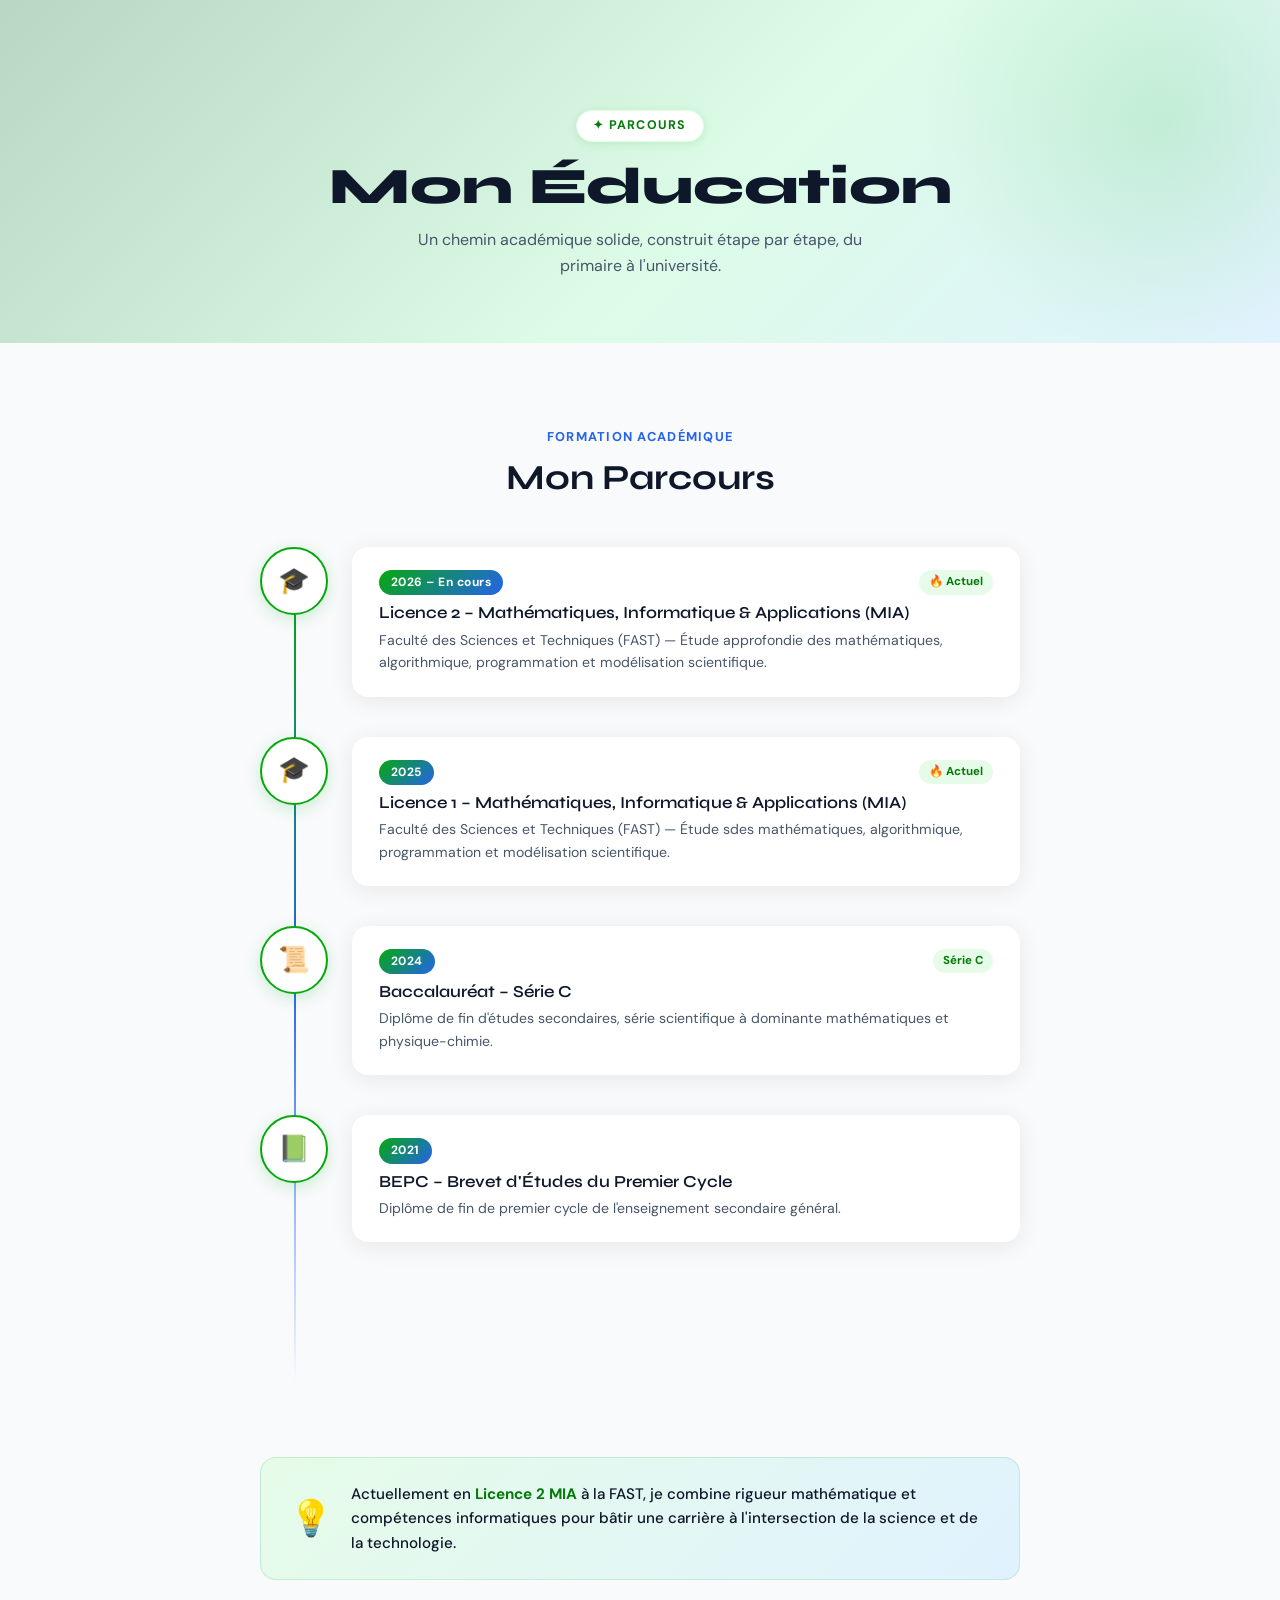
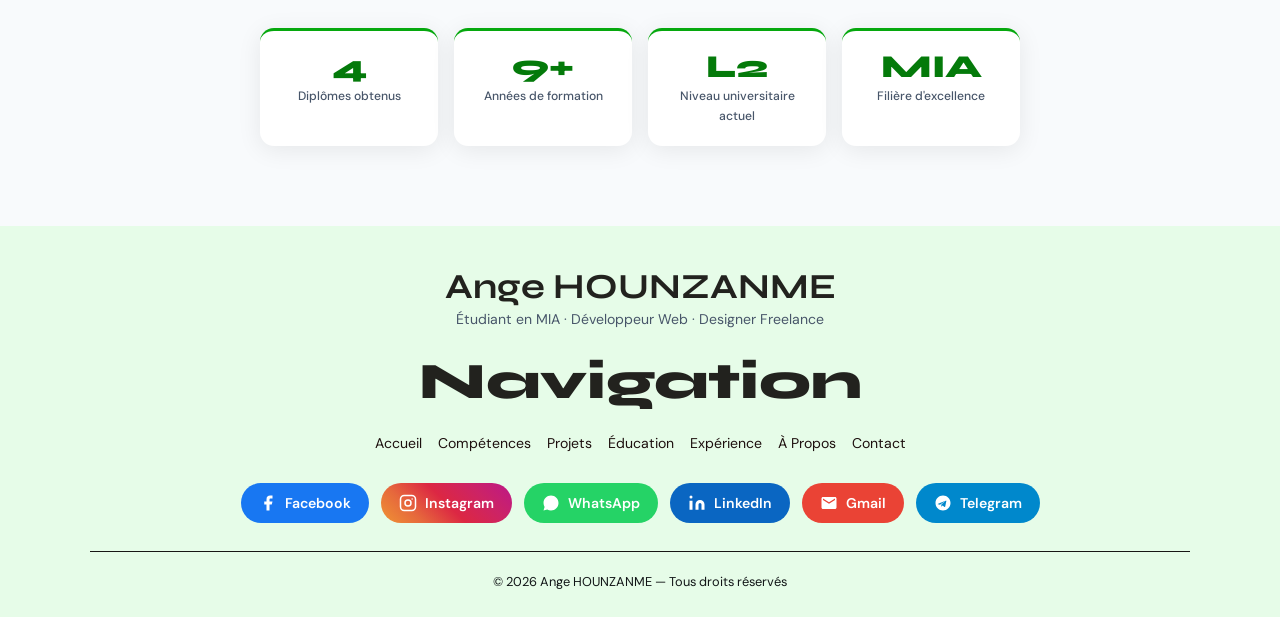
==== education.html @ c4688d1e "Add files via upload" ====
<!DOCTYPE html>
<html lang="fr">
<head>
    <meta charset="UTF-8">
    <meta name="viewport" content="width=device-width, initial-scale=1.0">
    <title>Éducation – Ange HOUNZANME</title>
    <link rel="stylesheet" href="style.css">
    <link href="https://fonts.googleapis.com/css2?family=Syne:wght@400;700;800&family=DM+Sans:wght@400;500;600&display=swap" rel="stylesheet">
</head>
<body>

    <div class="page-hero">
        <div class="page-hero-tag">✦ Parcours</div>
        <h1>Mon Éducation</h1>
        <p>Un chemin académique solide, construit étape par étape, du primaire à l'université.</p>
    </div>
    <section class="edu-section">
        <div class="container">
            <div class="section-header">
                <span class="section-tag">Formation Académique</span>
                <h2>Mon Parcours</h2>
            </div>

            <div class="timeline-enhanced">
                
                <div class="timeline-item-enhanced">
                    <div class="timeline-dot-enhanced">🎓</div>
                    <div class="timeline-card">
                        <div class="tcard-top">
                            <span class="tcard-date">2026 – En cours</span>
                            <span class="tcard-badge">🔥 Actuel</span>
                        </div>
                        <h3>Licence 2 – Mathématiques, Informatique & Applications (MIA)</h3>
                        <p>Faculté des Sciences et Techniques (FAST) — Étude approfondie des mathématiques, algorithmique, programmation et modélisation scientifique.</p>
                    </div>
                </div>


                <div class="timeline-item-enhanced">
                    <div class="timeline-dot-enhanced">🎓</div>
                    <div class="timeline-card">
                        <div class="tcard-top">
                            <span class="tcard-date">2025</span>
                            <span class="tcard-badge">🔥 Actuel</span>
                        </div>
                        <h3>Licence 1 – Mathématiques, Informatique & Applications (MIA)</h3>
                        <p>Faculté des Sciences et Techniques (FAST) — Étude sdes mathématiques, algorithmique, programmation et modélisation scientifique.</p>
                    </div>
                </div>

                <div class="timeline-item-enhanced">
                    <div class="timeline-dot-enhanced">📜</div>
                    <div class="timeline-card">
                        <div class="tcard-top">
                            <span class="tcard-date">2024</span>
                            <span class="tcard-badge">Série C</span>
                        </div>
                        <h3>Baccalauréat – Série C</h3>
                        <p>Diplôme de fin d'études secondaires, série scientifique à dominante mathématiques et physique-chimie.</p>
                    </div>
                </div>

                <div class="timeline-item-enhanced">
                    <div class="timeline-dot-enhanced">📗</div>
                    <div class="timeline-card">
                        <div class="tcard-top">
                            <span class="tcard-date">2021</span>
                        </div>
                        <h3>BEPC – Brevet d'Études du Premier Cycle</h3>
                        <p>Diplôme de fin de premier cycle de l'enseignement secondaire général.</p>
                    </div>
                </div>

                <div class="timeline-item-enhanced">
                    <div class="timeline-dot-enhanced">📕</div>
                    <div class="timeline-card">
                        <div class="tcard-top">
                            <span class="tcard-date">2017</span>
                        </div>
                        <h3>CEP – Certificat d'Études Primaires</h3>
                        <p>Diplôme sanctionnant la fin du cycle primaire de l'enseignement général.</p>
                    </div>
                </div>

            </div>

            <div class="edu-highlight" style="margin-top: 48px;">
                <div class="edu-highlight-icon">💡</div>
                <p>Actuellement en <strong>Licence 2 MIA</strong> à la FAST, je combine rigueur mathématique et compétences informatiques pour bâtir une carrière à l'intersection de la science et de la technologie.</p>
            </div>

            <div class="edu-stats">
                <div class="edu-stat">
                    <div class="edu-stat-num">4</div>
                    <div class="edu-stat-label">Diplômes obtenus</div>
                </div>
                <div class="edu-stat">
                    <div class="edu-stat-num">9+</div>
                    <div class="edu-stat-label">Années de formation</div>
                </div>
                <div class="edu-stat">
                    <div class="edu-stat-num">L2</div>
                    <div class="edu-stat-label">Niveau universitaire actuel</div>
                </div>
                <div class="edu-stat">
                    <div class="edu-stat-num">MIA</div>
                    <div class="edu-stat-label">Filière d'excellence</div>
                </div>
            </div>

        </div>
    </section>

<footer>
    <div class="footer-content">
        <div class="footer-brand">
            <h2>Ange HOUNZANME</h2>
            <p>Étudiant en MIA · Développeur Web · Designer Freelance</p>
        </div>
        <h1>Navigation</h1>
        <nav class="footer-nav">
            <a href="index.html">Accueil</a>
            <a href="skills.html">Compétences</a>
            <a href="projets.html">Projets</a>
            <a href="education.html">Éducation</a>
            <a href="experience.html">Expérience</a>
            <a href="apropos.html">À Propos</a>
            <a href="contact.html">Contact</a>
        </nav>
        <div class="footer-social">
            <a href="https://facebook.com/TONPROFIL" target="_blank" class="social-btn facebook" title="Facebook">
                <svg viewBox="0 0 24 24" fill="currentColor"><path d="M18 2h-3a5 5 0 0 0-5 5v3H7v4h3v8h4v-8h3l1-4h-4V7a1 1 0 0 1 1-1h3z"/></svg>
                <span>Facebook</span>
            </a>
            <a href="https://instagram.com/TONPROFIL" target="_blank" class="social-btn instagram" title="Instagram">
                <svg viewBox="0 0 24 24" fill="none" stroke="currentColor" stroke-width="2"><rect x="2" y="2" width="20" height="20" rx="5" ry="5"/><circle cx="12" cy="12" r="4"/><circle cx="17.5" cy="6.5" r="1" fill="currentColor" stroke="none"/></svg>
                <span>Instagram</span>
            </a>
            <a href="https://wa.me/2290157300414" target="_blank" class="social-btn whatsapp" title="WhatsApp">
                <svg viewBox="0 0 24 24" fill="currentColor"><path d="M17.472 14.382c-.297-.149-1.758-.867-2.03-.967-.273-.099-.471-.148-.67.15-.197.297-.767.966-.94 1.164-.173.199-.347.223-.644.075-.297-.15-1.255-.463-2.39-1.475-.883-.788-1.48-1.761-1.653-2.059-.173-.297-.018-.458.13-.606.134-.133.298-.347.446-.52.149-.174.198-.298.298-.497.099-.198.05-.371-.025-.52-.075-.149-.669-1.612-.916-2.207-.242-.579-.487-.5-.669-.51-.173-.008-.371-.01-.57-.01-.198 0-.52.074-.792.372-.272.297-1.04 1.016-1.04 2.479 0 1.462 1.065 2.875 1.213 3.074.149.198 2.096 3.2 5.077 4.487.709.306 1.262.489 1.694.625.712.227 1.36.195 1.871.118.571-.085 1.758-.719 2.006-1.413.248-.694.248-1.289.173-1.413-.074-.124-.272-.198-.57-.347zM12 2C6.477 2 2 6.477 2 12c0 1.89.525 3.66 1.438 5.168L2 22l4.985-1.41A9.956 9.956 0 0 0 12 22c5.523 0 10-4.477 10-10S17.523 2 12 2z"/></svg>
                <span>WhatsApp</span>
            </a>
            <a href="https://linkedin.com/in/TONPROFIL" target="_blank" class="social-btn linkedin" title="LinkedIn">
                <svg viewBox="0 0 24 24" fill="currentColor"><path d="M16 8a6 6 0 0 1 6 6v7h-4v-7a2 2 0 0 0-2-2 2 2 0 0 0-2 2v7h-4v-7a6 6 0 0 1 6-6z"/><rect x="2" y="9" width="4" height="12"/><circle cx="4" cy="4" r="2"/></svg>
                <span>LinkedIn</span>
            </a>
            <a href="mailto:angehounzanme@gmail.com" class="social-btn gmail" title="Gmail">
                <svg viewBox="0 0 24 24" fill="currentColor"><path d="M20 4H4c-1.1 0-2 .9-2 2v12c0 1.1.9 2 2 2h16c1.1 0 2-.9 2-2V6c0-1.1-.9-2-2-2zm0 4-8 5-8-5V6l8 5 8-5v2z"/></svg>
                <span>Gmail</span>
            </a>
            <a href="https://t.me/@ange12300" target="_blank" class="social-btn telegram" title="Telegram">
                <svg viewBox="0 0 24 24" fill="currentColor"><path d="M12 2C6.48 2 2 6.48 2 12s4.48 10 10 10 10-4.48 10-10S17.52 2 12 2zm4.64 6.8-1.7 8.02c-.12.55-.46.68-.93.42l-2.58-1.9-1.24 1.2c-.14.14-.26.26-.53.26l.19-2.66 4.84-4.37c.21-.19-.05-.29-.32-.1L7.9 14.49l-2.53-.79c-.55-.17-.56-.55.12-.82l9.89-3.81c.46-.17.86.11.26.73z"/></svg>
                <span>Telegram</span>
            </a>
        </div>
        <p class="footer-copy">© 2026 Ange HOUNZANME — Tous droits réservés</p>
    </div>
</footer>
</body>
</html>
---- style.css ----
:root {
    --green:      #06a80e;
    --green-dark: #047a0a;
    --green-light:#e6fce8;
    --ink:        #0f172a;
    --ink-soft:   #475569;
    --white:      #ffffff;
    --off-white:  #f8fafc;
    --alt-bg:     #f0fdf4;
    --border:     #e2e8f0;
    --accent:     #2563eb;
    --radius:     12px;
    --shadow:     0 4px 24px rgba(0,0,0,0.08);
    --shadow-lg:  0 12px 40px rgba(0,0,0,0.14);
    --font-head:  'Syne', sans-serif;
    --font-body:  'DM Sans', sans-serif;
}

*, *::before, *::after { box-sizing: border-box; margin: 0; padding: 0; }

html { scroll-behavior: smooth; }

body {
    font-family: var(--font-body);
    background: var(--off-white);
    color: var(--ink);
    line-height: 1.6;
    overflow-x: hidden;
}

h1, h2, h3 { font-family: var(--font-head); line-height: 1.2; }
h1 { font-size: clamp(2rem, 6vw, 3.2rem); font-weight: 800; }
h2 { font-size: clamp(1.5rem, 4vw, 2.2rem); font-weight: 700; }
h3 { font-size: 1.1rem; font-weight: 600; }
p  { color: var(--ink-soft); font-size: 1rem; }

a { text-decoration: none; color: inherit; }

img { max-width: 100%; display: block; }

.container {
    width: 92%;
    max-width: 1100px;
    margin: 0 auto;
    padding: 0 8px;
}

.navbar {
    position: fixed;
    top: 0; left: 0; right: 0;
    z-index: 1000;
    background: var(--green);
    display: flex;
    align-items: center;
    justify-content: space-between;
    padding: 14px 20px;
    transition: background 0.3s, box-shadow 0.3s;
}
.navbar.scrolled {
    background: var(--green-dark);
    box-shadow: 0 2px 16px rgba(1, 94, 17, 0.664);
}

.logo {
    font-family: var(--font-head);
    font-size: 1.8rem;
    font-weight: 2000;
    color: var(--white);
    background: rgba(190, 183, 183, 0.507);
    padding: 4px 12px;
    border-radius: 6px;
}
.nav-links {
    list-style: none;
    display: flex;
    gap: 6px;
    align-items: center;
}
.nav-links li a {
    color: var(--shadow-lg);
    font-size: 0.9rem;
    font-weight: 500;
    padding: 6px 12px;
    border-radius: 6px;
    transition: background 0.2s;
}
.nav-links li a:hover {
    background: rgba(3, 13, 156, 0.2);
}

.menu-toggle {
    display: none;
    flex-direction: column;
    justify-content: center;
    gap: 5px;
    cursor: pointer;
    padding: 6px;
    margin-left: auto;
}
.menu-toggle span {
    display: block;
    width: 26px;
    height: 2.5px;
    background: var(--white);
    border-radius: 2px;
    transition: transform 0.3s, opacity 0.3s;
}
 
.menu-toggle.open span:nth-child(1) { transform: translateY(7.5px) rotate(45deg); }
.menu-toggle.open span:nth-child(2) { opacity: 0; }
.menu-toggle.open span:nth-child(3) { transform: translateY(-7.5px) rotate(-45deg); }

@media (max-width: 768px) {
    .menu-toggle { display: block; }

    .nav-links {
        display: none;
        flex-direction: column;
        align-items: stretch;
        position: absolute;
        top: 100%;
        left: 0; right: 0;
        background: var(--off-white);
        padding: 16px 20px 20px;
        gap: 4px;
        box-shadow: 0 8px 20px rgba(23, 14, 107, 0.15);
    }
    .nav-links.active { display: flex; }
    .nav-links li a {
        display: block;
        padding: 10px 14px;
        font-size: 1rem;
    }
}

.hero {
    min-height: 100vh;
    padding: 100px 0 60px;
    background: linear-gradient(135deg, #b8d6c1 0%, #dcfce7 50%, #e0f2fe 100%);
    position: relative;
    overflow: hidden;
    display: flex;
    flex-direction: column;
    justify-content: center;
}

.hero-bg-shape {
    position: absolute;
    top: -100px; right: -100px;
    width: 500px; height: 500px;
    background: radial-gradient(circle, rgba(35, 133, 51, 0.12) 0%, transparent 70%);
    border-radius: 50%;
    pointer-events: none;
}

.hero-content {
    display: flex;
    flex-direction: column;
    align-items: center;
    gap: 32px;
    width: 92%;
    max-width: 1100px;
    margin: 0 auto;
    text-align: center;
}

.hero-photo {
    position: relative;
    width: 400px; height: 600px;
    flex-shrink: 0;
}
.hero-photo img {
    width: 100%; height: 100%;
    object-fit: cover;
    
    box-shadow: var(--shadow-lg);
}
.photo-placeholder {
    display: none;
    width: 100%; height: 100%;
    background: var(--green);
    color: var(--white);
    border-radius: 50%;
    font-family: var(--font-head);
    font-size: 2.5rem;
    font-weight: 800;
    align-items: center;
    justify-content: center;
    border: 4px solid var(--white);
    box-shadow: var(--shadow-lg);
}
.hero-photo.no-photo .photo-placeholder { display: flex; }
.hero-photo.no-photo img { display: none !important; }

.hero-tag {
    display: inline-block;
    background: var(--green-light);
    color: var(--green-dark);
    font-size: 0.85rem;
    font-weight: 600;
    padding: 5px 14px;
    border-radius: 20px;
    margin-bottom: 8px;
    letter-spacing: 0.03em;
}
.hero-text h1 { color: var(--ink); }
.hero-text h1 .accent { color: var(--green-dark); }
.hero-text h2 {
    font-size: clamp(1rem, 3.5vw, 1.3rem);
    font-weight: 500;
    color: var(--ink-soft);
    margin: 8px 0 16px;
}
.hero-text h2 mark {
    background: linear-gradient(135deg, #bda938, #86efac);
    padding: 2px 8px;
    border-radius: 4px;
    color: var(--ink);
}
.hero-text p { max-width: 600px; margin: 0 auto 24px; }

.hero-btns { display: flex; gap: 12px; flex-wrap: wrap; justify-content: center; }

.tech-strip {
    display: flex;
    flex-wrap: wrap;
    justify-content: center;
    gap: 10px;
    width: 92%;
    max-width: 800px;
    margin: 40px auto 0;
}
.tech-strip span {
    background: var(--white);
    color: var(--green-dark);
    border: 1.5px solid var(--green);
    padding: 6px 16px;
    border-radius: 20px;
    font-size: 0.85rem;
    font-weight: 600;
    box-shadow: 0 2px 8px rgba(6,168,14,0.1);
}

.btn {
    display: inline-block;
    padding: 11px 24px;
    border-radius: 8px;
    font-family: var(--font-body);
    font-size: 0.95rem;
    font-weight: 600;
    cursor: pointer;
    transition: transform 0.2s, box-shadow 0.2s, background 0.2s;
    border: 2px solid transparent;
}
.btn:hover { transform: translateY(-2px); box-shadow: 0 6px 20px rgba(0,0,0,0.12); }
.btn-primary { background: var(--green); color: var(--white); border-color: var(--green); }
.btn-primary:hover { background: var(--green-dark); border-color: var(--green-dark); }
.btn-outline { background: transparent; color: var(--green-dark); border-color: var(--green); }
.btn-outline:hover { background: var(--green); color: var(--white); }
.btn-sm { padding: 8px 18px; font-size: 0.85rem; }
.btn-full { width: 100%; text-align: center; }


.section { padding: 72px 0; }
.section-alt { background: var(--alt-bg); }

.section-header {
    text-align: center;
    margin-bottom: 48px;
}
.section-tag {
    display: inline-block;
    font-size: 0.8rem;
    font-weight: 700;
    color: var(--accent);
    text-transform: uppercase;
    letter-spacing: 0.1em;
    margin-bottom: 10px;
}
.section-header h2 { color: var(--ink); }


.skills-grid {
    display: grid;
    grid-template-columns: repeat(auto-fit, minmax(280px, 1fr));
    gap: 24px;
}
.skill-card {
    background: var(--white);
    border-radius: var(--radius);
    padding: 28px 24px;
    box-shadow: var(--shadow);
    transition: transform 0.3s, box-shadow 0.3s;
    opacity: 1;
    transform: translateY(20px);
}
.skill-card.visible { opacity: 1; transform: translateY(0); transition: opacity 0.5s, transform 0.5s; }
.skill-card:hover { transform: translateY(-6px); box-shadow: var(--shadow-lg); }

.skill-icon { font-size: 2.2rem; margin-bottom: 12px; }
.skill-card h3 { margin-bottom: 16px; color: var(--ink); }
.skill-card ul { list-style: none; }
.skill-card ul li {
    padding: 7px 0;
    color: var(--ink-soft);
    font-size: 0.95rem;
    border-bottom: 1px solid var(--border);
    display: flex;
    align-items: center;
    gap: 8px;
}
.skill-card ul li:last-child { border-bottom: none; }
.bullet { color: var(--green); font-size: 0.8rem; }


.projects-grid {
    display: grid;
    grid-template-columns: repeat(auto-fit, minmax(300px, 1fr));
    gap: 24px;
}
.project-card {
    background: var(--white);
    border-radius: var(--radius);
    overflow: hidden;
    box-shadow: var(--shadow);
    transition: transform 0.3s, box-shadow 0.3s;
    opacity: 1;
    transform: translateY(20px);
}
.project-card.visible { opacity: 1; transform: translateY(0); transition: opacity 0.5s, transform 0.5s; }
.project-card:hover { transform: translateY(-6px); box-shadow: var(--shadow-lg); }

.project-img {
    position: relative;
    height: 200px;
    background: linear-gradient(135deg, #bbf7d0, #86efac);
    display: flex;
    align-items: center;
    justify-content: center;
    overflow: hidden;
}
.project-img img { width: 100%; height: 100%; object-fit: cover; }
.project-img-placeholder { font-size: 4rem; }

.project-info { padding: 20px; }
.project-info h3 { margin-bottom: 8px; }
.project-info p { font-size: 0.9rem; margin-bottom: 16px; }
.project-tags { display: flex; flex-wrap: wrap; gap: 6px; margin-bottom: 16px; }
.project-tags span {
    background: var(--green-light);
    color: var(--green-dark);
    font-size: 0.75rem;
    font-weight: 600;
    padding: 3px 10px;
    border-radius: 20px;
}


.timeline {
    position: relative;
    max-width: 700px;
    margin: 0 auto;
}
.timeline::before {
    content: '';
    position: absolute;
    left: 28px;
    top: 0; bottom: 0;
    width: 2px;
    background: linear-gradient(to bottom, var(--green), transparent);
}
.timeline-item {
    display: flex;
    gap: 20px;
    margin-bottom: 32px;
    opacity: 1;
    transform: translateX(-20px);
}
.timeline-item.visible { opacity: 1; transform: translateX(0); transition: opacity 0.5s, transform 0.5s; }

.timeline-dot {
    width: 56px; height: 56px;
    min-width: 56px;
    background: var(--white);
    border: 2px solid var(--green);
    border-radius: 50%;
    display: flex;
    align-items: center;
    justify-content: center;
    font-size: 1.3rem;
    box-shadow: var(--shadow);
    z-index: 1;
}
.timeline-content {
    background: var(--white);
    border-radius: var(--radius);
    padding: 16px 20px;
    flex: 1;
    box-shadow: var(--shadow);
}
.timeline-date {
    font-size: 0.8rem;
    font-weight: 700;
    color: var(--green-dark);
    text-transform: uppercase;
    letter-spacing: 0.05em;
    display: block;
    margin-bottom: 4px;
}
.timeline-content h3 { font-size: 1rem; margin-bottom: 4px; }
.timeline-content p { font-size: 0.88rem; }


.contact-wrapper {
    display: grid;
    grid-template-columns: 1fr;
    gap: 32px;
    max-width: 800px;
    margin: 0 auto;
}
@media (min-width: 700px) {
    .contact-wrapper { grid-template-columns: 1fr 1.5fr; }
}

.contact-info p { margin-bottom: 24px; }
.contact-details { display: flex; flex-direction: column; gap: 12px; }
.contact-item {
    background: var(--white);
    border-radius: 8px;
    padding: 10px 14px;
    font-size: 0.9rem;
    font-weight: 500;
    color: var(--ink);
    box-shadow: var(--shadow);
}

.contact-form {
    background: var(--white);
    border-radius: var(--radius);
    padding: 28px;
    box-shadow: var(--shadow);
}
.form-group { margin-bottom: 18px; }
.form-group label {
    display: block;
    font-size: 0.85rem;
    font-weight: 600;
    color: var(--ink);
    margin-bottom: 6px;
}
.contact-form input,
.contact-form select,
.contact-form textarea {
    width: 100%;
    padding: 10px 14px;
    border: 1.5px solid var(--border);
    border-radius: 8px;
    font-family: var(--font-body);
    font-size: 0.95rem;
    color: var(--ink);
    background: var(--off-white);
    transition: border-color 0.2s, box-shadow 0.2s;
    outline: none;
}
.contact-form input:focus,
.contact-form select:focus,
.contact-form textarea:focus {
    border-color: var(--green);
    box-shadow: 0 0 0 3px rgba(6,168,14,0.1);
    background: var(--white);
}
.contact-form textarea { resize: vertical; min-height: 120px; }
.form-success {
    display: none;
    background: var(--green-light);
    color: var(--green-dark);
    padding: 12px;
    border-radius: 8px;
    margin-top: 12px;
    font-size: 0.9rem;
    font-weight: 600;
    text-align: center;
}


footer {
    background: var(--green-light);
    color: rgba(22, 21, 18, 0.945);
    padding: 40px 20px 24px;
}
.footer-content {
    max-width: 1100px;
    margin: 0 auto;
    text-align: center;
    display: flex;
    flex-direction: column;
    gap: 20px;
}
.footer-brand h3 {
    color: var(--white);
    font-size: 1.2rem;
    margin-bottom: 6px;
}
.footer-brand p { font-size: 0.88rem; }

.footer-nav {
    display: flex;
    flex-wrap: wrap;
    justify-content: center;
    gap: 6px 16px;
}
.footer-nav a {
    color: rgba(17, 1, 1, 0.945);
    font-size: 0.88rem;
    transition: color 0.2s;
}
.footer-nav a:hover { color: var(--accent); }

.footer-copy {
    font-size: 0.8rem;
    color: rgba(2, 4, 8, 0.932);
    border-top: 1px solid rgba(10, 7, 7, 0.932);
    padding-top: 20px;
}


@media (max-width: 480px) {
    .hero { padding: 90px 0 50px; }
    .hero-content { gap: 20px; }
    .hero-photo { width: 130px; height: 130px; }
    .hero-btns { flex-direction: column; align-items: center; }
    .btn { width: 100%; text-align: center; }

    .section { padding: 52px 0; }
    .section-header { margin-bottom: 32px; }

    .skills-grid { grid-template-columns: 1fr; }

    .timeline::before { left: 22px; }
    .timeline-dot { width: 44px; height: 44px; min-width: 44px; font-size: 1rem; }
    .timeline-content { padding: 12px 14px; }

    .contact-form { padding: 20px; }
}
.footer-social {
    display: flex;
    flex-wrap: wrap;
    justify-content: center;
    gap: 12px;
    margin: 8px 0;
}
 
.social-btn {
    display: flex;
    align-items: center;
    gap: 8px;
    padding: 9px 18px;
    border-radius: 30px;
    font-size: 0.88rem;
    font-weight: 600;
    color: var(--white);
    transition: transform 0.2s, box-shadow 0.2s, opacity 0.2s;
    text-decoration: none;
}
.social-btn:hover {
    transform: translateY(-3px);
    box-shadow: 0 8px 20px rgba(0,0,0,0.25);
    opacity: 0.92;
}
.social-btn svg {
    width: 18px;
    height: 18px;
    flex-shrink: 0;
}
 
.social-btn.facebook  { background: #1877f2; }
.social-btn.instagram { background: linear-gradient(45deg, #f09433, #e6683c, #dc2743, #cc2366, #bc1888); }
.social-btn.whatsapp  { background: #25d366; }
.social-btn.linkedin  { background: #0a66c2; }
.social-btn.gmail     { background: #ea4335; }
.social-btn.telegram  { background: #0088cc; }
@media (max-width: 480px) {
    .social-btn span { display: none; }
    .social-btn {
        padding: 10px;
        border-radius: 50%;
        width: 42px;
        height: 42px;
        justify-content: center;
    }
    .social-btn svg { width: 20px; height: 20px; }
}
.about-index-grid {
    display: grid;
    grid-template-columns: 1.2fr 1fr;
    gap: 48px;
    align-items: start;
}
@media (max-width: 820px) {
    .about-index-grid { grid-template-columns: 1fr; gap: 32px; }
}

.about-index-intro {
    font-size: 1.02rem;
    color: var(--ink-soft);
    line-height: 1.8;
    margin-bottom: 24px;
}
.about-index-intro strong { color: var(--ink); }

.about-index-traits {
    display: grid;
    grid-template-columns: 1fr 1fr;
    gap: 10px;
    margin-bottom: 24px;
}
.about-trait {
    background: var(--white);
    border-radius: 8px;
    padding: 10px 14px;
    font-size: 0.88rem;
    font-weight: 600;
    color: var(--ink);
    box-shadow: var(--shadow);
    display: flex;
    align-items: center;
    gap: 8px;
    transition: transform 0.2s;
}
.about-trait:hover { transform: translateY(-2px); }
.about-trait span { font-size: 1.1rem; }

.about-index-quote {
    background: linear-gradient(135deg, #e6fce8, #e0f2fe);
    border-radius: var(--radius);
    padding: 16px 20px;
    margin-bottom: 20px;
    border-left: 4px solid var(--green);
}
.about-index-quote p {
    font-style: italic;
    font-size: 0.95rem;
    color: var(--ink);
    font-weight: 500;
    line-height: 1.6;
}
.about-index-stats {
    display: grid;
    grid-template-columns: 1fr 1fr;
    gap: 12px;
    margin-bottom: 20px;
}
.astat {
    background: var(--white);
    border-radius: var(--radius);
    padding: 18px 12px;
    text-align: center;
    box-shadow: var(--shadow);
    border-top: 3px solid var(--green);
}
.astat-num {
    font-family: var(--font-head);
    font-size: 2rem;
    font-weight: 800;
    color: var(--green-dark);
    line-height: 1;
}
.astat-label {
    font-size: 0.76rem;
    color: var(--ink-soft);
    font-weight: 500;
    margin-top: 4px;
}

.about-index-availability {
    background: var(--white);
    border-radius: var(--radius);
    padding: 16px 18px;
    display: flex;
    align-items: center;
    gap: 14px;
    box-shadow: var(--shadow);
    margin-bottom: 16px;
    border: 1.5px solid var(--green-light);
}
.avail-dot {
    width: 12px; height: 12px;
    min-width: 12px;
    background: var(--green);
    border-radius: 50%;
    animation: pulse-dot 1.8s infinite;
}
@keyframes pulse-dot {
    0%, 100% { transform: scale(1); opacity: 1; }
    50% { transform: scale(1.5); opacity: 0.5; }
}
.avail-title {
    font-weight: 700;
    font-size: 0.92rem;
    color: var(--ink);
}
.avail-sub {
    font-size: 0.78rem;
    color: var(--ink-soft);
    margin-top: 2px;
}

.about-index-langs {
    display: flex;
    flex-wrap: wrap;
    gap: 8px;
}
.about-index-langs span {
    background: var(--white);
    border: 1.5px solid var(--green);
    color: var(--green-dark);
    padding: 6px 14px;
    border-radius: 20px;
    font-size: 0.82rem;
    font-weight: 600;
    box-shadow: 0 2px 6px rgba(6,168,14,0.08);
}

@media (max-width: 480px) {
    .about-index-traits { grid-template-columns: 1fr; }
    .about-index-stats  { grid-template-columns: 1fr 1fr; }
}
.about-hero {
    min-height: 42vh;
    background: linear-gradient(135deg, #b8d6c1 0%, #dcfce7 55%, #e0f2fe 100%);
    display: flex;
    align-items: center;
    justify-content: center;
    padding: 110px 20px 60px;
    text-align: center;
    position: relative;
    overflow: hidden;
}
.about-hero::before {
    content: '';
    position: absolute;
    top: -120px; right: -120px;
    width: 500px; height: 500px;
    background: radial-gradient(circle, rgba(6,168,14,0.14) 0%, transparent 70%);
    border-radius: 50%;
    pointer-events: none;
}
.about-hero::after {
    content: '';
    position: absolute;
    bottom: -80px; left: -80px;
    width: 320px; height: 320px;
    background: radial-gradient(circle, rgba(37,99,235,0.09) 0%, transparent 70%);
    border-radius: 50%;
    pointer-events: none;
}
.about-hero-tag {
    display: inline-block;
    background: var(--white);
    color: var(--green-dark);
    font-size: 0.8rem;
    font-weight: 700;
    padding: 6px 18px;
    border-radius: 20px;
    letter-spacing: 0.1em;
    text-transform: uppercase;
    margin-bottom: 16px;
    box-shadow: 0 2px 12px rgba(6,168,14,0.15);
    border: 1.5px solid var(--green-light);
}
.about-hero h1 {
    color: var(--ink);
    margin-bottom: 12px;
    font-size: clamp(2.4rem, 7vw, 4rem);
}
.about-hero p {
    max-width: 480px;
    margin: 0 auto;
    color: var(--ink-soft);
    font-size: 1.05rem;
    line-height: 1.7;
}

.about-section {
    padding: 90px 0 70px;
}

/* ── Grille 2 colonnes ── */
.about-grid {
    display: grid;
    grid-template-columns: 1fr 1.5fr;
    gap: 64px;
    align-items: start;
}
@media (max-width: 860px) {
    .about-grid { grid-template-columns: 1fr; gap: 48px; }
}

.about-portrait {
    position: relative;
    display: flex;
    flex-direction: column;
    gap: 0;
}
.portrait-frame {
    position: relative;
    border-radius: 24px;
    overflow: hidden;
    box-shadow: 0 20px 60px rgba(6,168,14,0.18), 0 4px 16px rgba(0,0,0,0.1);
    aspect-ratio: 3/4;
    background: linear-gradient(135deg, #dcfce7, #b8d6c1);
}

.portrait-frame::before {
    content: '';
    position: absolute;
    top: -4px; left: -4px;
    right: 40%; bottom: 40%;
    border-top: 4px solid var(--green);
    border-left: 4px solid var(--green);
    border-radius: 24px 0 0 0;
    z-index: 2;
    pointer-events: none;
}

.portrait-frame::after {
    content: '';
    position: absolute;
    bottom: -4px; right: -4px;
    top: 40%; left: 40%;
    border-bottom: 4px solid var(--accent);
    border-right: 4px solid var(--accent);
    border-radius: 0 0 24px 0;
    z-index: 2;
    pointer-events: none;
}
.portrait-frame img {
    width: 100%; height: 100%;
    object-fit: cover;
    display: block;
    transition: transform 0.5s ease;
}
.portrait-frame:hover img { transform: scale(1.03); }
.portrait-initials {
    display: none;
    position: absolute; inset: 0;
    align-items: center;
    justify-content: center;
    font-family: var(--font-head);
    font-size: 5rem;
    font-weight: 800;
    color: var(--green-dark);
    opacity: 0.3;
}


.portrait-badge {
    position: relative;
    margin-top: -22px;
    margin-left: auto;
    margin-right: auto;
    background: var(--white);
    border: 2px solid var(--green);
    border-radius: 40px;
    padding: 11px 24px;
    display: flex;
    align-items: center;
    gap: 10px;
    box-shadow: 0 8px 28px rgba(6,168,14,0.18);
    width: fit-content;
    z-index: 3;
}
.portrait-badge .dot {
    width: 11px; height: 11px;
    min-width: 11px;
    background: var(--green);
    border-radius: 50%;
    animation: pulse-badge 2s infinite;
}
@keyframes pulse-badge {
    0%, 100% { box-shadow: 0 0 0 0 rgba(6,168,14,0.5); }
    50%       { box-shadow: 0 0 0 7px rgba(6,168,14,0); }
}
.portrait-badge span {
    font-size: 0.88rem;
    font-weight: 700;
    color: var(--green-dark);
}


.portrait-stats {
    display: grid;
    grid-template-columns: 1fr 1fr;
    gap: 12px;
    margin-top: 24px;
}
.stat-chip {
    background: var(--white);
    border-radius: 14px;
    padding: 20px 12px;
    text-align: center;
    box-shadow: var(--shadow);
    border-top: 3px solid var(--green);
    transition: transform 0.25s, box-shadow 0.25s;
    position: relative;
    overflow: hidden;
}
.stat-chip::before {
    content: '';
    position: absolute;
    inset: 0;
    background: linear-gradient(135deg, rgba(6,168,14,0.04), transparent);
    pointer-events: none;
}
.stat-chip:hover {
    transform: translateY(-4px);
    box-shadow: var(--shadow-lg);
}
.stat-num {
    font-family: var(--font-head);
    font-size: 2.2rem;
    font-weight: 800;
    color: var(--green-dark);
    line-height: 1;
}
.stat-label {
    font-size: 0.76rem;
    color: var(--ink-soft);
    font-weight: 500;
    margin-top: 5px;
    line-height: 1.3;
}

.about-content {}

.about-intro {
    margin-bottom: 36px;
}

.about-intro h2 {
    color: var(--ink);
    margin-bottom: 20px;
    font-size: clamp(1.5rem, 3.5vw, 2.1rem);
    line-height: 1.25;
    position: relative;
    padding-bottom: 18px;
}
.about-intro h2::after {
    content: '';
    position: absolute;
    bottom: 0; left: 0;
    width: 56px; height: 4px;
    background: linear-gradient(90deg, var(--green), var(--accent));
    border-radius: 2px;
}
.about-intro h2 .hi {
    display: block;
    font-size: 0.85em;
    font-weight: 500;
    color: var(--green-dark);
    margin-bottom: 2px;
    letter-spacing: 0.02em;
}
.about-intro p {
    color: var(--ink-soft);
    font-size: 1rem;
    line-height: 1.85;
    margin-bottom: 14px;
}
.about-intro p strong { color: var(--ink); font-weight: 700; }

.about-traits {
    display: grid;
    grid-template-columns: 1fr 1fr;
    gap: 14px;
    margin-bottom: 36px;
}
@media (max-width: 480px) { .about-traits { grid-template-columns: 1fr; } }

.trait-card {
    background: var(--white);
    border-radius: 14px;
    padding: 18px 16px;
    box-shadow: var(--shadow);
    border-bottom: 3px solid transparent;
    background-clip: padding-box;
    position: relative;
    overflow: hidden;
    transition: transform 0.25s, box-shadow 0.25s;
}

.trait-card::after {
    content: '';
    position: absolute;
    bottom: 0; left: 0;
    height: 3px;
    width: 0;
    background: linear-gradient(90deg, var(--green), var(--accent));
    border-radius: 0 0 14px 14px;
    transition: width 0.35s ease;
}
.trait-card:hover { transform: translateY(-4px); box-shadow: var(--shadow-lg); }
.trait-card:hover::after { width: 100%; }

.trait-icon {
    font-size: 1.7rem;
    margin-bottom: 8px;
    display: block;
}
.trait-card h4 {
    font-size: 0.92rem;
    font-weight: 700;
    color: var(--ink);
    margin-bottom: 5px;
    font-family: var(--font-head);
}
.trait-card p {
    font-size: 0.82rem;
    color: var(--ink-soft);
    line-height: 1.55;
}

.about-quote {
    background: linear-gradient(135deg, #e6fce8 0%, #e0f2fe 100%);
    border-radius: 16px;
    padding: 28px 28px 22px;
    margin-bottom: 32px;
    position: relative;
    overflow: hidden;
    border: 1px solid rgba(6,168,14,0.12);
}

.about-quote::before {
    content: '\201C';
    position: absolute;
    top: -18px; left: 12px;
    font-family: var(--font-head);
    font-size: 9rem;
    color: var(--green);
    opacity: 0.12;
    line-height: 1;
    pointer-events: none;
}

.about-quote::after {
    content: '';
    position: absolute;
    top: 20px; left: 0;
    bottom: 20px;
    width: 4px;
    background: linear-gradient(to bottom, var(--green), var(--accent));
    border-radius: 0 2px 2px 0;
}
.about-quote p {
    font-style: italic;
    font-size: 1.05rem;
    color: var(--ink);
    font-weight: 500;
    line-height: 1.75;
    position: relative;
    z-index: 1;
    padding-left: 12px;
}
.about-quote cite {
    display: block;
    margin-top: 12px;
    font-size: 0.82rem;
    color: var(--green-dark);
    font-weight: 700;
    font-style: normal;
    padding-left: 12px;
    position: relative;
    z-index: 1;
}
.about-quote cite::before {
    content: '— ';
}

.about-cta {
    display: flex;
    gap: 14px;
    flex-wrap: wrap;
}
.interests-section {
    padding: 72px 0;
    background: var(--alt-bg);
    position: relative;
    overflow: hidden;
}
.interests-section::before {
    content: '';
    position: absolute;
    top: 0; left: 0; right: 0;
    height: 3px;
    background: linear-gradient(90deg, var(--green), var(--accent), var(--green));
}
.interests-grid {
    display: grid;
    grid-template-columns: repeat(auto-fit, minmax(160px, 1fr));
    gap: 18px;
    margin-top: 40px;
}
.interest-item {
    background: var(--white);
    border-radius: 16px;
    padding: 28px 16px 22px;
    text-align: center;
    box-shadow: var(--shadow);
    transition: transform 0.3s, box-shadow 0.3s, border-color 0.3s;
    cursor: default;
    border: 2px solid transparent;
    position: relative;
    overflow: hidden;
}
.interest-item::before {
    content: '';
    position: absolute;
    inset: 0;
    background: linear-gradient(135deg, rgba(6,168,14,0.05), rgba(37,99,235,0.04));
    opacity: 0;
    transition: opacity 0.3s;
    pointer-events: none;
}
.interest-item:hover {
    transform: translateY(-6px);
    box-shadow: var(--shadow-lg);
    border-color: var(--green-light);
}
.interest-item:hover::before { opacity: 1; }
.int-icon {
    font-size: 2.4rem;
    margin-bottom: 12px;
    display: block;
    transition: transform 0.3s;
}
.interest-item:hover .int-icon { transform: scale(1.15) rotate(-5deg); }
.interest-item h4 {
    font-size: 0.92rem;
    font-weight: 700;
    color: var(--ink);
    margin-bottom: 6px;
    font-family: var(--font-head);
}
.interest-item p {
    font-size: 0.78rem;
    color: var(--ink-soft);
    line-height: 1.5;
}

.languages-section {
    padding: 72px 0;
}
.lang-grid {
    display: flex;
    flex-wrap: wrap;
    gap: 22px;
    justify-content: center;
    margin-top: 40px;
}
.lang-card {
    background: var(--white);
    border-radius: 18px;
    padding: 28px 36px;
    text-align: center;
    box-shadow: var(--shadow);
    min-width: 150px;
    transition: transform 0.3s, box-shadow 0.3s;
    border: 2px solid transparent;
    position: relative;
    overflow: hidden;
}
.lang-card::after {
    content: '';
    position: absolute;
    bottom: 0; left: 0; right: 0;
    height: 3px;
    background: linear-gradient(90deg, var(--green), var(--accent));
    transform: scaleX(0);
    transform-origin: left;
    transition: transform 0.35s ease;
}
.lang-card:hover {
    transform: translateY(-5px);
    box-shadow: var(--shadow-lg);
    border-color: var(--green-light);
}
.lang-card:hover::after { transform: scaleX(1); }
.lang-flag {
    font-size: 2.5rem;
    margin-bottom: 10px;
    display: block;
}
.lang-name {
    font-family: var(--font-head);
    font-weight: 700;
    font-size: 1rem;
    color: var(--ink);
    margin-bottom: 8px;
}
.lang-level {
    display: inline-block;
    font-size: 0.76rem;
    color: var(--white);
    background: var(--green);
    padding: 4px 12px;
    border-radius: 20px;
    font-weight: 700;
    letter-spacing: 0.03em;
}
.lang-level.native { background: var(--green-dark); }
.lang-level.good   { background: var(--accent); }
.lang-level.basic  { background: var(--ink-soft); }

@media (max-width: 480px) {
    .about-section { padding: 60px 0 50px; }
    .portrait-badge { padding: 9px 18px; }
    .stat-num { font-size: 1.8rem; }
    .about-quote { padding: 22px 18px 18px; }
    .about-cta { flex-direction: column; }
    .about-cta .btn { width: 100%; text-align: center; }
    .interests-section,
    .languages-section { padding: 52px 0; }
    .lang-card { padding: 22px 24px; min-width: 130px; }
}
        .page-hero {
            background: linear-gradient(135deg, #b8d6c1 0%, #dcfce7 55%, #e0f2fe 100%);
            padding: 110px 20px 64px;
            text-align: center;
            position: relative;
            overflow: hidden;
        }
        .page-hero::before {
            content: '';
            position: absolute;
            top: -120px; right: -120px;
            width: 480px; height: 480px;
            background: radial-gradient(circle, rgba(6,168,14,0.13) 0%, transparent 70%);
            border-radius: 50%;
            pointer-events: none;
        }
        .page-hero-tag {
            display: inline-block;
            background: var(--white);
            color: var(--green-dark);
            font-size: 0.78rem;
            font-weight: 700;
            padding: 5px 16px;
            border-radius: 20px;
            letter-spacing: 0.1em;
            text-transform: uppercase;
            margin-bottom: 14px;
            border: 1.5px solid var(--green-light);
            box-shadow: 0 2px 10px rgba(6,168,14,0.13);
        }
        .page-hero h1 { color: var(--ink); margin-bottom: 10px; }
        .page-hero p { max-width: 480px; margin: 0 auto; color: var(--ink-soft); font-size: 1rem; }

        .edu-section { padding: 80px 0; }

        .timeline-enhanced {
            position: relative;
            max-width: 760px;
            margin: 0 auto;
        }
        .timeline-enhanced::before {
            content: '';
            position: absolute;
            left: 34px;
            top: 28px; bottom: 28px;
            width: 2px;
            background: linear-gradient(to bottom, var(--green), var(--accent), transparent);
        }

        .timeline-item-enhanced {
            display: flex;
            gap: 24px;
            margin-bottom: 40px;
            animation: slideIn 0.5s ease both;
        }
        .timeline-item-enhanced:nth-child(1) { animation-delay: 0.05s; }
        .timeline-item-enhanced:nth-child(2) { animation-delay: 0.15s; }
        .timeline-item-enhanced:nth-child(3) { animation-delay: 0.25s; }
        .timeline-item-enhanced:nth-child(4) { animation-delay: 0.35s; }
        @keyframes slideIn {
            from { opacity: 0; transform: translateX(-24px); }
            to   { opacity: 1; transform: translateX(0); }
        }

        .timeline-dot-enhanced {
            width: 68px; height: 68px;
            min-width: 68px;
            background: var(--white);
            border: 2.5px solid var(--green);
            border-radius: 50%;
            display: flex;
            align-items: center;
            justify-content: center;
            font-size: 1.6rem;
            box-shadow: 0 4px 16px rgba(6,168,14,0.18);
            z-index: 1;
            transition: transform 0.3s, box-shadow 0.3s;
        }
        .timeline-item-enhanced:hover .timeline-dot-enhanced {
            transform: scale(1.12);
            box-shadow: 0 6px 24px rgba(6,168,14,0.28);
        }

        .timeline-card {
            background: var(--white);
            border-radius: 16px;
            padding: 22px 26px;
            flex: 1;
            box-shadow: var(--shadow);
            border: 1.5px solid transparent;
            transition: transform 0.3s, box-shadow 0.3s, border-color 0.3s;
            position: relative;
            overflow: hidden;
        }
        .timeline-card::before {
            content: '';
            position: absolute;
            top: 0; left: 0; bottom: 0;
            width: 4px;
            background: linear-gradient(to bottom, var(--green), var(--accent));
            border-radius: 16px 0 0 16px;
            opacity: 0;
            transition: opacity 0.3s;
        }
        .timeline-item-enhanced:hover .timeline-card {
            transform: translateX(6px);
            box-shadow: var(--shadow-lg);
            border-color: var(--green-light);
        }
        .timeline-item-enhanced:hover .timeline-card::before { opacity: 1; }

        .tcard-top {
            display: flex;
            align-items: flex-start;
            justify-content: space-between;
            gap: 12px;
            margin-bottom: 8px;
            flex-wrap: wrap;
        }
        .tcard-date {
            font-size: 0.75rem;
            font-weight: 700;
            color: var(--white);
            background: linear-gradient(135deg, var(--green), var(--accent));
            padding: 3px 12px;
            border-radius: 20px;
            letter-spacing: 0.04em;
            white-space: nowrap;
        }
        .tcard-badge {
            font-size: 0.72rem;
            font-weight: 700;
            color: var(--green-dark);
            background: var(--green-light);
            padding: 3px 10px;
            border-radius: 20px;
        }
        .timeline-card h3 { font-size: 1.05rem; color: var(--ink); margin-bottom: 5px; }
        .timeline-card p { font-size: 0.88rem; color: var(--ink-soft); margin: 0; }

        .edu-highlight {
            background: linear-gradient(135deg, #e6fce8 0%, #e0f2fe 100%);
            border-radius: 16px;
            padding: 24px 28px;
            max-width: 760px;
            margin: 0 auto 0;
            display: flex;
            align-items: center;
            gap: 18px;
            border: 1px solid rgba(6,168,14,0.15);
        }
        .edu-highlight-icon { font-size: 2.2rem; flex-shrink: 0; }
        .edu-highlight p { font-size: 0.95rem; color: var(--ink); font-weight: 500; line-height: 1.6; margin: 0; }
        .edu-highlight p strong { color: var(--green-dark); }

        .edu-stats {
            display: grid;
            grid-template-columns: repeat(auto-fit, minmax(140px, 1fr));
            gap: 16px;
            max-width: 760px;
            margin: 48px auto 0;
        }
        .edu-stat {
            background: var(--white);
            border-radius: 14px;
            padding: 20px 16px;
            text-align: center;
            box-shadow: var(--shadow);
            border-top: 3px solid var(--green);
            transition: transform 0.25s;
        }
        .edu-stat:hover { transform: translateY(-4px); }
        .edu-stat-num {
            font-family: var(--font-head);
            font-size: 2rem;
            font-weight: 800;
            color: var(--green-dark);
            line-height: 1;
        }
        .edu-stat-label { font-size: 0.76rem; color: var(--ink-soft); margin-top: 4px; font-weight: 500; }

        @media (max-width: 480px) {
            .timeline-dot-enhanced { width: 50px; height: 50px; min-width: 50px; font-size: 1.2rem; }
            .timeline-enhanced::before { left: 25px; }
            .tcard-top { flex-direction: column; gap: 6px; }
            .edu-highlight { flex-direction: column; text-align: center; }
        }
        .page-hero {
            background: linear-gradient(135deg, #b8d6c1 0%, #dcfce7 55%, #e0f2fe 100%);
            padding: 110px 20px 64px;
            text-align: center;
            position: relative;
            overflow: hidden;
        }
        .page-hero::before {
            content: '';
            position: absolute;
            top: -120px; right: -120px;
            width: 480px; height: 480px;
            background: radial-gradient(circle, rgba(6,168,14,0.13) 0%, transparent 70%);
            border-radius: 50%;
            pointer-events: none;
        }
        .page-hero-tag {
            display: inline-block;
            background: var(--white);
            color: var(--green-dark);
            font-size: 0.78rem;
            font-weight: 700;
            padding: 5px 16px;
            border-radius: 20px;
            letter-spacing: 0.1em;
            text-transform: uppercase;
            margin-bottom: 14px;
            border: 1.5px solid var(--green-light);
            box-shadow: 0 2px 10px rgba(6,168,14,0.13);
        }
        .page-hero h1 { color: var(--ink); margin-bottom: 10px; }
        .page-hero p { max-width: 480px; margin: 0 auto; color: var(--ink-soft); font-size: 1rem; }
        .exp-section { padding: 80px 0; }

        .exp-grid {
            display: grid;
            grid-template-columns: repeat(auto-fit, minmax(300px, 1fr));
            gap: 28px;
            max-width: 980px;
            margin: 0 auto 60px;
        }

        .exp-card {
            background: var(--white);
            border-radius: 20px;
            padding: 32px 28px;
            box-shadow: var(--shadow);
            border: 1.5px solid transparent;
            transition: transform 0.3s, box-shadow 0.3s, border-color 0.3s;
            position: relative;
            overflow: hidden;
            animation: fadeUp 0.5s ease both;
        }
        .exp-card:nth-child(1) { animation-delay: 0.05s; }
        .exp-card:nth-child(2) { animation-delay: 0.15s; }
        .exp-card:nth-child(3) { animation-delay: 0.25s; }
        @keyframes fadeUp {
            from { opacity: 0; transform: translateY(24px); }
            to   { opacity: 1; transform: translateY(0); }
        }
        .exp-card::before {
            content: '';
            position: absolute;
            top: 0; left: 0; right: 0;
            height: 4px;
            border-radius: 20px 20px 0 0;
        }
        .exp-card.card-design::before { background: linear-gradient(90deg, #7c3aed, #a78bfa); }
        .exp-card.card-translate::before { background: linear-gradient(90deg, #0891b2, #38bdf8); }
        .exp-card.card-ecom::before { background: linear-gradient(90deg, var(--green), var(--accent)); }

        .exp-card:hover {
            transform: translateY(-8px);
            box-shadow: var(--shadow-lg);
            border-color: var(--green-light);
        }

        .exp-card-icon {
            width: 60px; height: 60px;
            border-radius: 16px;
            display: flex; align-items: center; justify-content: center;
            font-size: 1.7rem;
            margin-bottom: 18px;
        }
        .card-design .exp-card-icon { background: #f3e8ff; }
        .card-translate .exp-card-icon { background: #e0f2fe; }
        .card-ecom .exp-card-icon { background: var(--green-light); }

        .exp-card-meta {
            display: flex;
            align-items: center;
            gap: 10px;
            margin-bottom: 10px;
            flex-wrap: wrap;
        }
        .exp-card-date {
            font-size: 0.75rem;
            font-weight: 700;
            color: var(--white);
            padding: 3px 12px;
            border-radius: 20px;
        }
        .card-design .exp-card-date { background: #7c3aed; }
        .card-translate .exp-card-date { background: #0891b2; }
        .card-ecom .exp-card-date { background: var(--green-dark); }

        .exp-card-status {
            font-size: 0.72rem;
            font-weight: 700;
            color: var(--green-dark);
            background: var(--green-light);
            padding: 3px 10px;
            border-radius: 20px;
        }
        .exp-card h3 { font-size: 1.1rem; color: var(--ink); margin-bottom: 8px; }
        .exp-card p { font-size: 0.9rem; color: var(--ink-soft); line-height: 1.65; margin-bottom: 18px; }

        .exp-tags { display: flex; flex-wrap: wrap; gap: 6px; }
        .exp-tag {
            background: var(--off-white);
            border: 1px solid var(--border);
            color: var(--ink-soft);
            font-size: 0.73rem;
            font-weight: 600;
            padding: 3px 10px;
            border-radius: 20px;
        }
        .achievements-section {
            background: var(--alt-bg);
            padding: 64px 0;
        }
        .achievements-grid {
            display: grid;
            grid-template-columns: repeat(auto-fit, minmax(220px, 1fr));
            gap: 20px;
            max-width: 900px;
            margin: 36px auto 0;
        }
        .achievement-item {
            background: var(--white);
            border-radius: 16px;
            padding: 26px 20px;
            box-shadow: var(--shadow);
            text-align: center;
            transition: transform 0.3s;
            border-top: 3px solid var(--green);
        }
        .achievement-item:hover { transform: translateY(-5px); }
        .achievement-icon { font-size: 2rem; margin-bottom: 10px; display: block; }
        .achievement-item h4 { font-size: 0.9rem; font-weight: 700; color: var(--ink); margin-bottom: 5px; font-family: var(--font-head); }
        .achievement-item p { font-size: 0.8rem; color: var(--ink-soft); line-height: 1.5; }
        .exp-cta {
            text-align: center;
            padding: 64px 20px;
            background: linear-gradient(135deg, #e6fce8 0%, #e0f2fe 100%);
        }
        .exp-cta h2 { color: var(--ink); margin-bottom: 12px; }
        .exp-cta p { color: var(--ink-soft); margin-bottom: 28px; max-width: 460px; margin-left: auto; margin-right: auto; }
        .exp-cta .btn-group { display: flex; gap: 12px; justify-content: center; flex-wrap: wrap; }

        @media (max-width: 480px) {
            .exp-grid { grid-template-columns: 1fr; }
        }
        .page-hero {
            background: linear-gradient(135deg, #b8d6c1 0%, #dcfce7 55%, #e0f2fe 100%);
            padding: 110px 20px 64px;
            text-align: center;
            position: relative;
            overflow: hidden;
        }
        .page-hero::before {
            content: '';
            position: absolute;
            top: -120px; right: -120px;
            width: 480px; height: 480px;
            background: radial-gradient(circle, rgba(6,168,14,0.13) 0%, transparent 70%);
            border-radius: 50%;
            pointer-events: none;
        }
        .page-hero-tag {
            display: inline-block;
            background: var(--white);
            color: var(--green-dark);
            font-size: 0.78rem;
            font-weight: 700;
            padding: 5px 16px;
            border-radius: 20px;
            letter-spacing: 0.1em;
            text-transform: uppercase;
            margin-bottom: 14px;
            border: 1.5px solid var(--green-light);
            box-shadow: 0 2px 10px rgba(6,168,14,0.13);
        }
        .page-hero h1 { color: var(--ink); margin-bottom: 10px; }
        .page-hero p { max-width: 480px; margin: 0 auto; color: var(--ink-soft); font-size: 1rem; }
        .projects-section { padding: 80px 0; }
        .filter-bar {
            display: flex;
            flex-wrap: wrap;
            gap: 10px;
            justify-content: center;
            margin-bottom: 48px;
        }
        .filter-btn {
            background: var(--white);
            border: 1.5px solid var(--border);
            color: var(--ink-soft);
            padding: 8px 20px;
            border-radius: 30px;
            font-size: 0.85rem;
            font-weight: 600;
            cursor: pointer;
            transition: all 0.2s;
            font-family: var(--font-body);
        }
        .filter-btn:hover, .filter-btn.active {
            background: var(--green);
            border-color: var(--green);
            color: var(--white);
        }
        .projects-grid-enhanced {
            display: grid;
            grid-template-columns: repeat(auto-fill, minmax(320px, 1fr));
            gap: 28px;
        }

        .project-card-enhanced {
            background: var(--white);
            border-radius: 20px;
            overflow: hidden;
            box-shadow: var(--shadow);
            border: 1.5px solid transparent;
            transition: transform 0.3s, box-shadow 0.3s, border-color 0.3s;
            animation: fadeUp 0.5s ease both;
        }
        .project-card-enhanced:nth-child(1) { animation-delay: 0.05s; }
        .project-card-enhanced:nth-child(2) { animation-delay: 0.15s; }
        .project-card-enhanced:nth-child(3) { animation-delay: 0.25s; }
        @keyframes fadeUp {
            from { opacity: 0; transform: translateY(24px); }
            to   { opacity: 1; transform: translateY(0); }
        }
        .project-card-enhanced:hover {
            transform: translateY(-8px);
            box-shadow: var(--shadow-lg);
            border-color: var(--green-light);
        }
        .pcard-img {
            position: relative;
            height: 200px;
            background: linear-gradient(135deg, #bbf7d0, #86efac);
            display: flex;
            align-items: center;
            justify-content: center;
            overflow: hidden;
        }
        .pcard-img img { width: 100%; height: 100%; object-fit: cover; transition: transform 0.4s; }
        .project-card-enhanced:hover .pcard-img img { transform: scale(1.06); }
        .pcard-placeholder { font-size: 4rem; }
        .pcard-status-badge {
            position: absolute;
            top: 14px;
            right: 14px;
            background: var(--white);
            color: var(--green-dark);
            font-size: 0.72rem;
            font-weight: 700;
            padding: 4px 12px;
            border-radius: 20px;
            border: 1.5px solid var(--green-light);
            backdrop-filter: blur(4px);
        }
        .pcard-body { padding: 24px 22px; }
        .pcard-body h3 { font-size: 1.1rem; color: var(--ink); margin-bottom: 8px; }
        .pcard-body p { font-size: 0.88rem; color: var(--ink-soft); line-height: 1.65; margin-bottom: 16px; }
        .pcard-tags { display: flex; flex-wrap: wrap; gap: 6px; margin-bottom: 18px; }
        .pcard-tags span {
            background: var(--green-light);
            color: var(--green-dark);
            font-size: 0.73rem;
            font-weight: 600;
            padding: 3px 10px;
            border-radius: 20px;
        }
        .pcard-actions { display: flex; gap: 10px; flex-wrap: wrap; }
        .featured-project {
            background: var(--white);
            border-radius: 24px;
            overflow: hidden;
            box-shadow: var(--shadow-lg);
            display: grid;
            grid-template-columns: 1fr 1.2fr;
            max-width: 900px;
            margin: 0 auto 56px;
            border: 1.5px solid var(--green-light);
            animation: fadeUp 0.5s ease;
        }
        .featured-img {
            min-height: 300px;
            background: linear-gradient(135deg, #bbf7d0, #86efac);
            display: flex;
            align-items: center;
            justify-content: center;
            font-size: 5rem;
            position: relative;
        }
        .featured-badge {
            position: absolute;
            top: 16px; left: 16px;
            background: var(--green);
            color: var(--white);
            font-size: 0.72rem;
            font-weight: 700;
            padding: 4px 14px;
            border-radius: 20px;
            letter-spacing: 0.06em;
        }
        .featured-body { padding: 36px 32px; }
        .featured-label {
            font-size: 0.75rem;
            font-weight: 700;
            color: var(--green-dark);
            text-transform: uppercase;
            letter-spacing: 0.1em;
            margin-bottom: 10px;
            display: block;
        }
        .featured-body h2 { font-size: 1.45rem; color: var(--ink); margin-bottom: 12px; }
        .featured-body p { font-size: 0.9rem; color: var(--ink-soft); line-height: 1.7; margin-bottom: 20px; }
        .featured-tags { display: flex; flex-wrap: wrap; gap: 6px; margin-bottom: 24px; }
        .featured-tags span {
            background: var(--green-light);
            color: var(--green-dark);
            font-size: 0.75rem;
            font-weight: 600;
            padding: 4px 12px;
            border-radius: 20px;
        }
        .projects-cta {
            text-align: center;
            padding: 64px 20px;
            background: var(--alt-bg);
        }
        .projects-cta h2 { color: var(--ink); margin-bottom: 12px; }
        .projects-cta p { color: var(--ink-soft); margin-bottom: 28px; max-width: 460px; margin-left: auto; margin-right: auto; }

        @media (max-width: 680px) {
            .featured-project { grid-template-columns: 1fr; }
            .featured-img { min-height: 180px; }
            .featured-body { padding: 24px 20px; }
            .projects-grid-enhanced { grid-template-columns: 1fr; }
        }
        .page-hero {
            background: linear-gradient(135deg, #b8d6c1 0%, #dcfce7 55%, #e0f2fe 100%);
            padding: 110px 20px 64px;
            text-align: center;
            position: relative;
            overflow: hidden;
        }
        .page-hero::before {
            content: '';
            position: absolute;
            top: -120px; right: -120px;
            width: 480px; height: 480px;
            background: radial-gradient(circle, rgba(6,168,14,0.13) 0%, transparent 70%);
            border-radius: 50%;
            pointer-events: none;
        }
        .page-hero-tag {
            display: inline-block;
            background: var(--white);
            color: var(--green-dark);
            font-size: 0.78rem;
            font-weight: 700;
            padding: 5px 16px;
            border-radius: 20px;
            letter-spacing: 0.1em;
            text-transform: uppercase;
            margin-bottom: 14px;
            border: 1.5px solid var(--green-light);
            box-shadow: 0 2px 10px rgba(6,168,14,0.13);
        }
        .page-hero h1 { color: var(--ink); margin-bottom: 10px; }
        .page-hero p { max-width: 480px; margin: 0 auto; color: var(--ink-soft); font-size: 1rem; }
        .skills-section { padding: 80px 0; }

        .skills-category {
            margin-bottom: 72px;
        }
        .category-header {
            display: flex;
            align-items: center;
            gap: 14px;
            margin-bottom: 40px;
            padding-bottom: 18px;
            border-bottom: 2px solid var(--border);
            position: relative;
        }
        .category-header::after {
            content: '';
            position: absolute;
            bottom: -2px; left: 0;
            width: 80px; height: 2px;
            background: linear-gradient(90deg, var(--green), var(--accent));
            border-radius: 2px;
        }
        .category-icon-box {
            width: 48px; height: 48px;
            background: var(--green-light);
            border-radius: 12px;
            display: flex; align-items: center; justify-content: center;
            font-size: 1.4rem;
            flex-shrink: 0;
        }
        .category-header h2 {
            font-size: 1.4rem;
            color: var(--ink);
            margin: 0;
        }
        .category-header p {
            font-size: 0.85rem;
            color: var(--ink-soft);
            margin: 2px 0 0;
        }
        .circles-grid {
            display: grid;
            grid-template-columns: repeat(auto-fill, minmax(140px, 1fr));
            gap: 28px;
        }
        .skill-circle-card {
            display: flex;
            flex-direction: column;
            align-items: center;
            gap: 14px;
            background: var(--white);
            border-radius: 20px;
            padding: 28px 16px 22px;
            box-shadow: var(--shadow);
            border: 1.5px solid transparent;
            transition: transform 0.3s, box-shadow 0.3s, border-color 0.3s;
            cursor: default;
        }
        .skill-circle-card:hover {
            transform: translateY(-8px);
            box-shadow: var(--shadow-lg);
            border-color: var(--green-light);
        }
        .circle-svg-wrap {
            position: relative;
            width: 90px; height: 90px;
        }
        .circle-svg-wrap svg {
            width: 90px; height: 90px;
            transform: rotate(-90deg);
        }
        .circle-track {
            fill: none;
            stroke: var(--border);
            stroke-width: 7;
        }
        .circle-fill {
            fill: none;
            stroke-width: 7;
            stroke-linecap: round;
            stroke-dasharray: 245; 
            stroke-dashoffset: 245;
            transition: stroke-dashoffset 1.4s cubic-bezier(0.22, 1, 0.36, 1);
        }
        .circle-fill.green  { stroke: url(#grad-green); }
        .circle-fill.blue   { stroke: url(#grad-blue); }
        .circle-fill.orange { stroke: url(#grad-orange); }
        .circle-pct-text {
            position: absolute;
            inset: 0;
            display: flex;
            flex-direction: column;
            align-items: center;
            justify-content: center;
        }
        .circle-pct-num {
            font-family: var(--font-head);
            font-size: 1.25rem;
            font-weight: 800;
            color: var(--ink);
            line-height: 1;
        }
        .circle-pct-sym {
            font-family: var(--font-head);
            font-size: 0.65rem;
            font-weight: 700;
            color: var(--green-dark);
            margin-top: 1px;
        }
        .skill-circle-name {
            font-size: 0.82rem;
            font-weight: 700;
            color: var(--ink);
            text-align: center;
            line-height: 1.3;
            font-family: var(--font-head);
        }
        .skill-circle-level {
            font-size: 0.7rem;
            font-weight: 600;
            color: var(--white);
            padding: 2px 10px;
            border-radius: 20px;
            background: linear-gradient(90deg, var(--green), var(--accent));
            margin-top: -6px;
        }
        .tools-section {
            background: var(--alt-bg);
            padding: 64px 0;
        }
        .tools-grid {
            display: flex;
            flex-wrap: wrap;
            gap: 14px;
            justify-content: center;
            margin-top: 36px;
        }
        .tool-pill {
            background: var(--white);
            border: 1.5px solid var(--border);
            color: var(--ink);
            padding: 10px 20px;
            border-radius: 40px;
            font-size: 0.88rem;
            font-weight: 600;
            display: flex;
            align-items: center;
            gap: 8px;
            transition: border-color 0.2s, transform 0.2s, box-shadow 0.2s;
            cursor: default;
        }
        .tool-pill:hover {
            border-color: var(--green);
            transform: translateY(-3px);
            box-shadow: 0 6px 16px rgba(6,168,14,0.12);
        }
        .tool-pill .tool-icon { font-size: 1.1rem; }
        .soft-section { padding: 64px 0; }
        .soft-grid {
            display: grid;
            grid-template-columns: repeat(auto-fit, minmax(200px, 1fr));
            gap: 18px;
            margin-top: 36px;
        }
        .soft-card {
            background: var(--white);
            border-radius: 16px;
            padding: 26px 20px;
            text-align: center;
            box-shadow: var(--shadow);
            transition: transform 0.3s, box-shadow 0.3s;
            position: relative;
            overflow: hidden;
        }
        .soft-card::after {
            content: '';
            position: absolute;
            bottom: 0; left: 0; right: 0;
            height: 3px;
            background: linear-gradient(90deg, var(--green), var(--accent));
            transform: scaleX(0);
            transform-origin: left;
            transition: transform 0.35s;
        }
        .soft-card:hover { transform: translateY(-6px); box-shadow: var(--shadow-lg); }
        .soft-card:hover::after { transform: scaleX(1); }
        .soft-icon { font-size: 2rem; margin-bottom: 10px; display: block; }
        .soft-card h4 { font-size: 0.9rem; font-weight: 700; color: var(--ink); margin-bottom: 6px; font-family: var(--font-head); }
        .soft-card p { font-size: 0.78rem; color: var(--ink-soft); line-height: 1.5; }

        @media (max-width: 480px) {
            .circles-grid { grid-template-columns: repeat(3, 1fr); gap: 14px; }
            .circle-svg-wrap { width: 74px; height: 74px; }
            .circle-svg-wrap svg { width: 74px; height: 74px; }
            .circle-pct-num { font-size: 1rem; }
        }
        @media (max-width: 360px) {
            .circles-grid { grid-template-columns: repeat(2, 1fr); }
        }
        .contact-hero {
            background: linear-gradient(135deg, #b8d6c1 0%, #dcfce7 55%, #e0f2fe 100%);
            padding: 110px 20px 72px;
            text-align: center;
            position: relative;
            overflow: hidden;
        }
        .contact-hero::before {
            content: '';
            position: absolute;
            top: -140px; right: -140px;
            width: 520px; height: 520px;
            background: radial-gradient(circle, rgba(6,168,14,0.12) 0%, transparent 70%);
            border-radius: 50%;
            pointer-events: none;
        }
        .contact-hero::after {
            content: '';
            position: absolute;
            bottom: -80px; left: -80px;
            width: 320px; height: 320px;
            background: radial-gradient(circle, rgba(37,99,235,0.08) 0%, transparent 70%);
            border-radius: 50%;
            pointer-events: none;
        }
        .hero-tag-pill {
            display: inline-flex;
            align-items: center;
            gap: 6px;
            background: var(--white);
            color: var(--green-dark);
            font-size: 0.78rem;
            font-weight: 700;
            padding: 6px 18px;
            border-radius: 30px;
            letter-spacing: 0.1em;
            text-transform: uppercase;
            margin-bottom: 18px;
            border: 1.5px solid var(--green-light);
            box-shadow: 0 2px 12px rgba(6,168,14,0.13);
        }
        .hero-tag-pill::before { content: '✦'; color: var(--green); }
        .contact-hero h1 { color: var(--ink); margin-bottom: 14px; }
        .contact-hero .hero-sub {
            max-width: 500px;
            margin: 0 auto 32px;
            color: var(--ink-soft);
            font-size: 1.05rem;
        }
        .avail-badge {
            display: inline-flex;
            align-items: center;
            gap: 8px;
            background: var(--white);
            border: 1.5px solid var(--green-light);
            border-radius: 30px;
            padding: 8px 20px;
            font-size: 0.85rem;
            font-weight: 600;
            color: var(--ink);
            box-shadow: var(--shadow);
        }
        .avail-dot {
            width: 9px; height: 9px;
            background: var(--green);
            border-radius: 50%;
            display: inline-block;
            animation: pulse-dot 1.8s ease-in-out infinite;
        }
        @keyframes pulse-dot {
            0%, 100% { box-shadow: 0 0 0 0 rgba(6,168,14,0.5); }
            50%       { box-shadow: 0 0 0 6px rgba(6,168,14,0); }
        }
        .contact-section { padding: 80px 0; }

        .contact-layout {
            display: grid;
            grid-template-columns: 1fr 1.45fr;
            gap: 40px;
            align-items: start;
        }
        .contact-left { display: flex; flex-direction: column; gap: 24px; }
        .intro-card {
            background: var(--white);
            border-radius: 20px;
            padding: 32px 28px;
            box-shadow: var(--shadow);
            border-top: 4px solid;
            border-image: linear-gradient(90deg, var(--green), var(--accent)) 1;
        }
        .intro-card h3 {
            font-size: 1.3rem;
            color: var(--ink);
            margin-bottom: 10px;
        }
        .intro-card p {
            font-size: 0.92rem;
            color: var(--ink-soft);
            line-height: 1.75;
        }
        .info-card {
            background: var(--white);
            border-radius: 20px;
            padding: 28px;
            box-shadow: var(--shadow);
            display: flex;
            flex-direction: column;
            gap: 18px;
        }
        .info-item {
            display: flex;
            align-items: center;
            gap: 16px;
            padding: 14px 16px;
            background: var(--off-white);
            border-radius: 14px;
            border: 1.5px solid var(--border);
            transition: border-color 0.2s, transform 0.2s, box-shadow 0.2s;
            cursor: default;
        }
        .info-item:hover {
            border-color: var(--green-light);
            transform: translateX(6px);
            box-shadow: 0 4px 16px rgba(6,168,14,0.08);
        }
        .info-icon-box {
            width: 42px; height: 42px;
            border-radius: 12px;
            background: var(--green-light);
            display: flex; align-items: center; justify-content: center;
            font-size: 1.2rem;
            flex-shrink: 0;
        }
        .info-text-label {
            font-size: 0.72rem;
            font-weight: 700;
            text-transform: uppercase;
            letter-spacing: 0.08em;
            color: var(--green-dark);
            margin-bottom: 2px;
        }
        .info-text-value {
            font-size: 0.9rem;
            font-weight: 600;
            color: var(--ink);
        }
        .social-card {
            background: var(--white);
            border-radius: 20px;
            padding: 24px 28px;
            box-shadow: var(--shadow);
        }
        .social-card-title {
            font-size: 0.78rem;
            font-weight: 700;
            text-transform: uppercase;
            letter-spacing: 0.1em;
            color: var(--ink-soft);
            margin-bottom: 16px;
        }
        .social-links-row {
            display: flex;
            flex-wrap: wrap;
            gap: 10px;
        }
        .soc-link {
            display: flex;
            align-items: center;
            gap: 7px;
            padding: 9px 16px;
            border-radius: 10px;
            font-size: 0.82rem;
            font-weight: 600;
            border: 1.5px solid var(--border);
            background: var(--off-white);
            color: var(--ink);
            transition: transform 0.2s, box-shadow 0.2s, border-color 0.2s, background 0.2s;
            text-decoration: none;
        }
        .soc-link:hover {
            transform: translateY(-3px);
            box-shadow: 0 6px 18px rgba(0,0,0,0.1);
        }
        .soc-link svg { width: 16px; height: 16px; flex-shrink: 0; }
        .soc-link.wa  { border-color: #25d366; color: #128c7e; }
        .soc-link.wa:hover  { background: #25d366; color: var(--white); }
        .soc-link.fb  { border-color: #1877f2; color: #1877f2; }
        .soc-link.fb:hover  { background: #1877f2; color: var(--white); }
        .soc-link.li  { border-color: #0077b5; color: #0077b5; }
        .soc-link.li:hover  { background: #0077b5; color: var(--white); }
        .soc-link.tg  { border-color: #229ed9; color: #229ed9; }
        .soc-link.tg:hover  { background: #229ed9; color: var(--white); }
        .soc-link.gm  { border-color: #ea4335; color: #ea4335; }
        .soc-link.gm:hover  { background: #ea4335; color: var(--white); }

        /* ── RIGHT PANEL : FORM ── */
        .form-card {
            background: var(--white);
            border-radius: 24px;
            padding: 44px 40px;
            box-shadow: var(--shadow-lg);
            position: relative;
            overflow: hidden;
        }
        .form-card::before {
            content: '';
            position: absolute;
            top: 0; left: 0; right: 0;
            height: 4px;
            background: linear-gradient(90deg, var(--green), var(--accent), var(--green));
            background-size: 200% auto;
            animation: shimmer 3s linear infinite;
        }
        @keyframes shimmer {
            to { background-position: 200% center; }
        }

        .form-card-header { margin-bottom: 32px; }
        .form-card-header h2 { color: var(--ink); font-size: 1.6rem; margin-bottom: 6px; }
        .form-card-header p { font-size: 0.88rem; color: var(--ink-soft); }
        .form-row { display: grid; grid-template-columns: 1fr 1fr; gap: 18px; }
        .form-grp { display: flex; flex-direction: column; gap: 7px; margin-bottom: 18px; }
        .form-grp label {
            font-size: 0.82rem;
            font-weight: 700;
            color: var(--ink);
            letter-spacing: 0.03em;
        }
        .form-grp label .req { color: var(--green); margin-left: 2px; }

        .form-grp input,
        .form-grp select,
        .form-grp textarea {
            width: 100%;
            padding: 13px 16px;
            border: 1.5px solid var(--border);
            border-radius: 12px;
            font-family: var(--font-body);
            font-size: 0.92rem;
            color: var(--ink);
            background: var(--off-white);
            outline: none;
            transition: border-color 0.2s, box-shadow 0.2s, background 0.2s;
            -webkit-appearance: none;
            appearance: none;
        }
        .form-grp input:focus,
        .form-grp select:focus,
        .form-grp textarea:focus {
            border-color: var(--green);
            background: var(--white);
            box-shadow: 0 0 0 4px rgba(6,168,14,0.10);
        }
        .form-grp input::placeholder,
        .form-grp textarea::placeholder { color: #94a3b8; }
        .select-wrap { position: relative; }
        .select-wrap::after {
            content: '▾';
            position: absolute;
            right: 14px; top: 50%;
            transform: translateY(-50%);
            color: var(--ink-soft);
            font-size: 0.9rem;
            pointer-events: none;
        }

        .form-grp textarea { resize: vertical; min-height: 130px; line-height: 1.6; }
        .form-grp .char-count {
            font-size: 0.72rem;
            color: var(--ink-soft);
            text-align: right;
            margin-top: 3px;
        }
        .submit-btn {
            width: 100%;
            padding: 15px 28px;
            background: linear-gradient(135deg, var(--green), #0aab12);
            color: var(--white);
            border: none;
            border-radius: 12px;
            font-family: var(--font-head);
            font-size: 1rem;
            font-weight: 700;
            cursor: pointer;
            display: flex;
            align-items: center;
            justify-content: center;
            gap: 10px;
            transition: transform 0.2s, box-shadow 0.2s, filter 0.2s;
            letter-spacing: 0.02em;
            position: relative;
            overflow: hidden;
        }
        .submit-btn::after {
            content: '';
            position: absolute;
            inset: 0;
            background: linear-gradient(135deg, rgba(255,255,255,0.15), transparent);
            opacity: 0;
            transition: opacity 0.2s;
        }
        .submit-btn:hover {
            transform: translateY(-3px);
            box-shadow: 0 10px 28px rgba(6,168,14,0.35);
            filter: brightness(1.06);
        }
        .submit-btn:hover::after { opacity: 1; }
        .submit-btn:active { transform: translateY(0); }
        .submit-btn svg { width: 20px; height: 20px; }
        .form-feedback {
            display: none;
            align-items: center;
            gap: 10px;
            margin-top: 16px;
            padding: 14px 18px;
            border-radius: 12px;
            font-size: 0.9rem;
            font-weight: 600;
        }
        .form-feedback.success {
            background: var(--green-light);
            color: var(--green-dark);
            border: 1.5px solid rgba(6,168,14,0.2);
        }
        .form-feedback.error {
            background: #fef2f2;
            color: #b91c1c;
            border: 1.5px solid rgba(185,28,28,0.2);
        }
        .form-feedback.show { display: flex; }
        .quick-section {
            background: var(--alt-bg);
            padding: 64px 0;
            border-top: 1px solid var(--border);
        }
        .quick-grid {
            display: grid;
            grid-template-columns: repeat(auto-fit, minmax(220px, 1fr));
            gap: 20px;
            margin-top: 36px;
        }
        .quick-card {
            background: var(--white);
            border-radius: 18px;
            padding: 28px 22px;
            text-align: center;
            box-shadow: var(--shadow);
            transition: transform 0.3s, box-shadow 0.3s, border-color 0.3s;
            border: 1.5px solid transparent;
            text-decoration: none;
            display: block;
            position: relative;
            overflow: hidden;
        }
        .quick-card::after {
            content: '';
            position: absolute;
            bottom: 0; left: 0; right: 0;
            height: 3px;
            background: linear-gradient(90deg, var(--green), var(--accent));
            transform: scaleX(0);
            transform-origin: left;
            transition: transform 0.35s;
        }
        .quick-card:hover {
            transform: translateY(-7px);
            box-shadow: var(--shadow-lg);
            border-color: var(--green-light);
        }
        .quick-card:hover::after { transform: scaleX(1); }
        .quick-icon {
            font-size: 2.2rem;
            margin-bottom: 12px;
            display: block;
        }
        .quick-card h4 {
            font-size: 0.95rem;
            font-weight: 700;
            color: var(--ink);
            margin-bottom: 5px;
            font-family: var(--font-head);
        }
        .quick-card p {
            font-size: 0.8rem;
            color: var(--ink-soft);
            line-height: 1.5;
        }
        @media (max-width: 820px) {
            .contact-layout { grid-template-columns: 1fr; }
            .form-card { padding: 32px 24px; }
        }
        @media (max-width: 520px) {
            .form-row { grid-template-columns: 1fr; }
            .social-links-row { flex-direction: column; }
            .soc-link { justify-content: center; }
            .form-card { padding: 24px 18px; }
        }
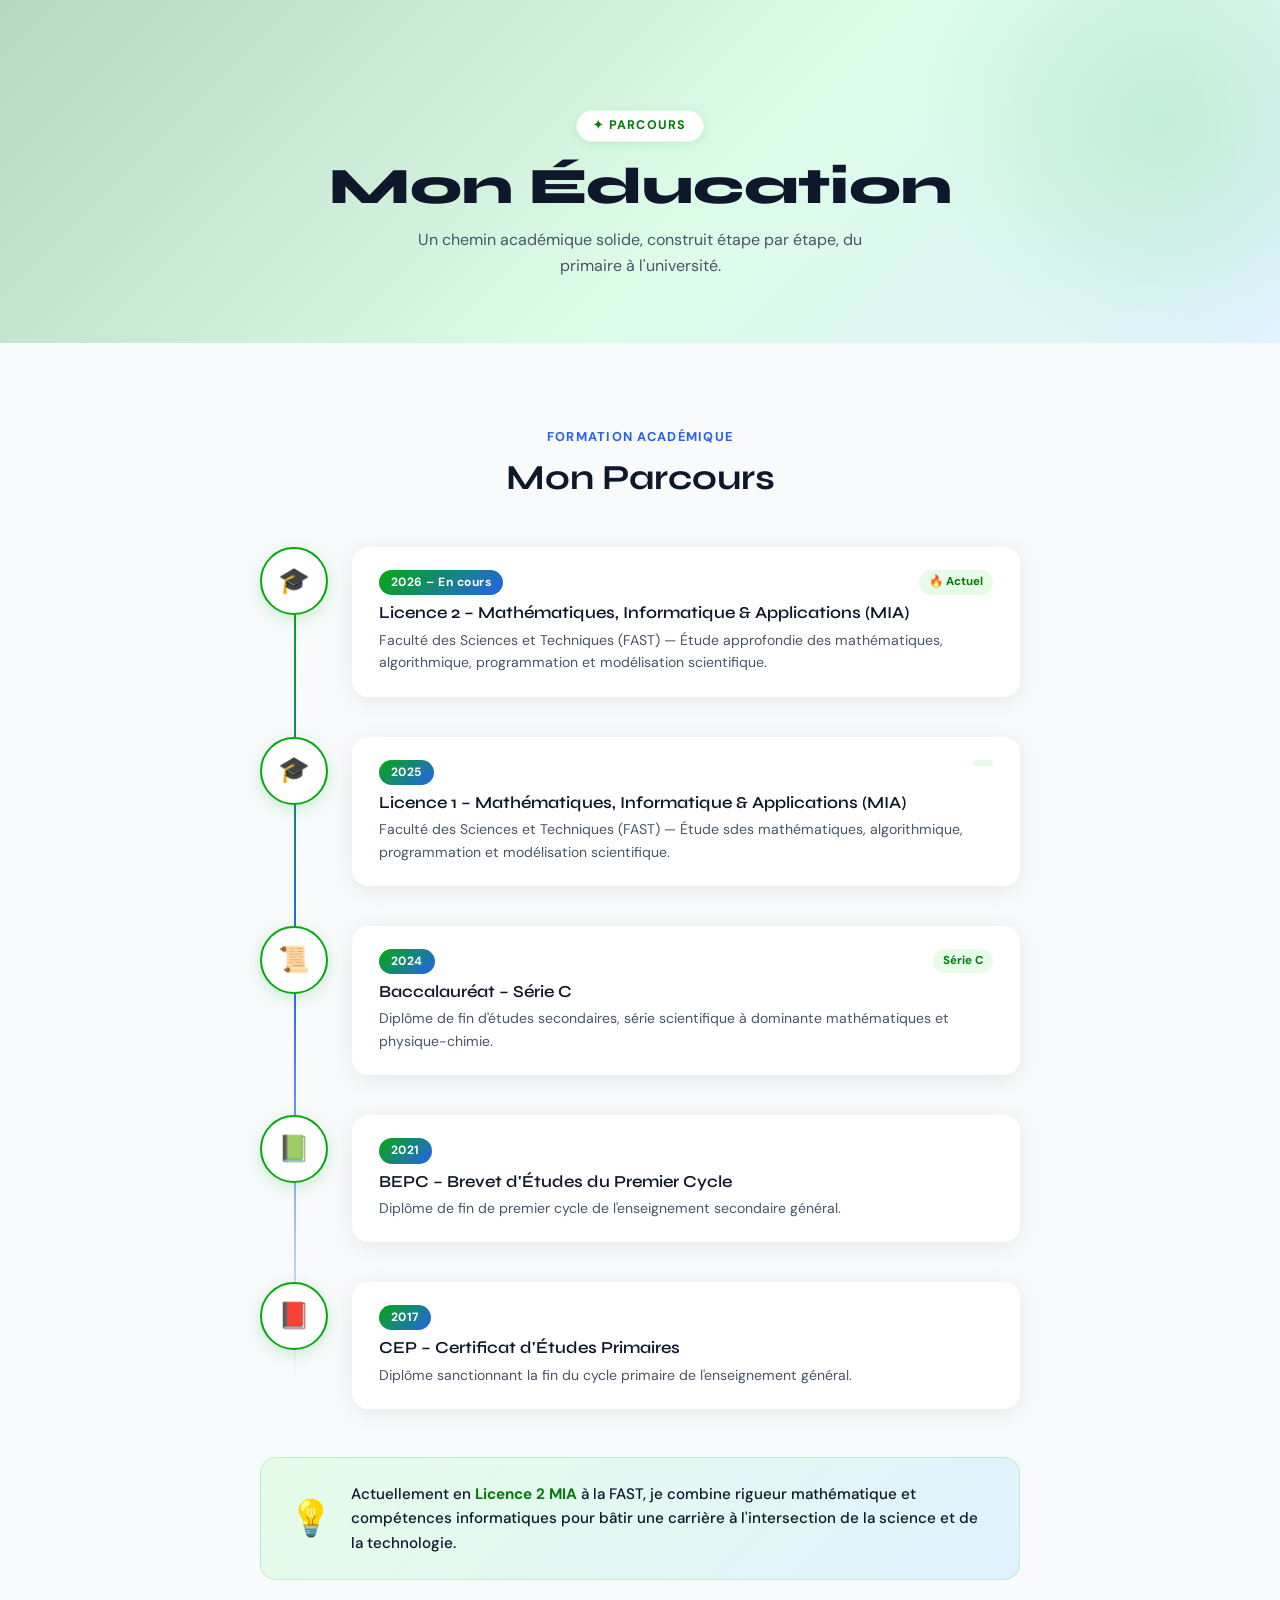
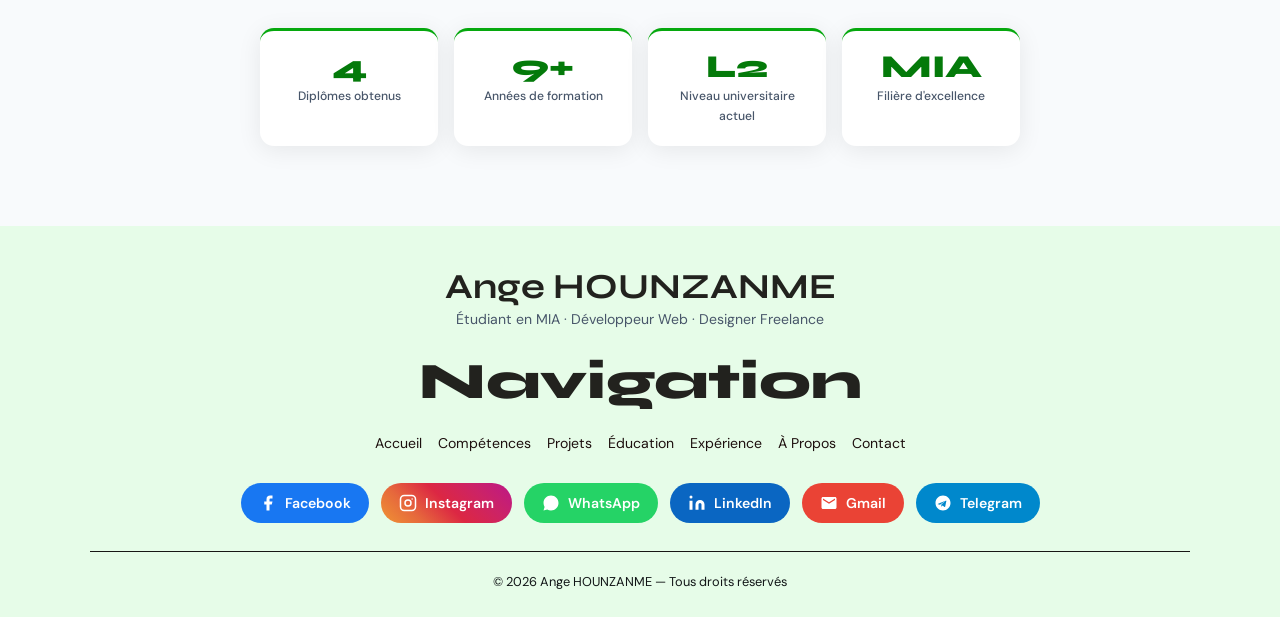
==== commit 3ee1fe47: "Update education.html" ====
--- a/education.html
+++ b/education.html
@@ -41,7 +41,7 @@
                     <div class="timeline-card">
                         <div class="tcard-top">
                             <span class="tcard-date">2025</span>
-                            <span class="tcard-badge">🔥 Actuel</span>
+                            <span class="tcard-badge"></span>
                         </div>
                         <h3>Licence 1 – Mathématiques, Informatique & Applications (MIA)</h3>
                         <p>Faculté des Sciences et Techniques (FAST) — Étude sdes mathématiques, algorithmique, programmation et modélisation scientifique.</p>
